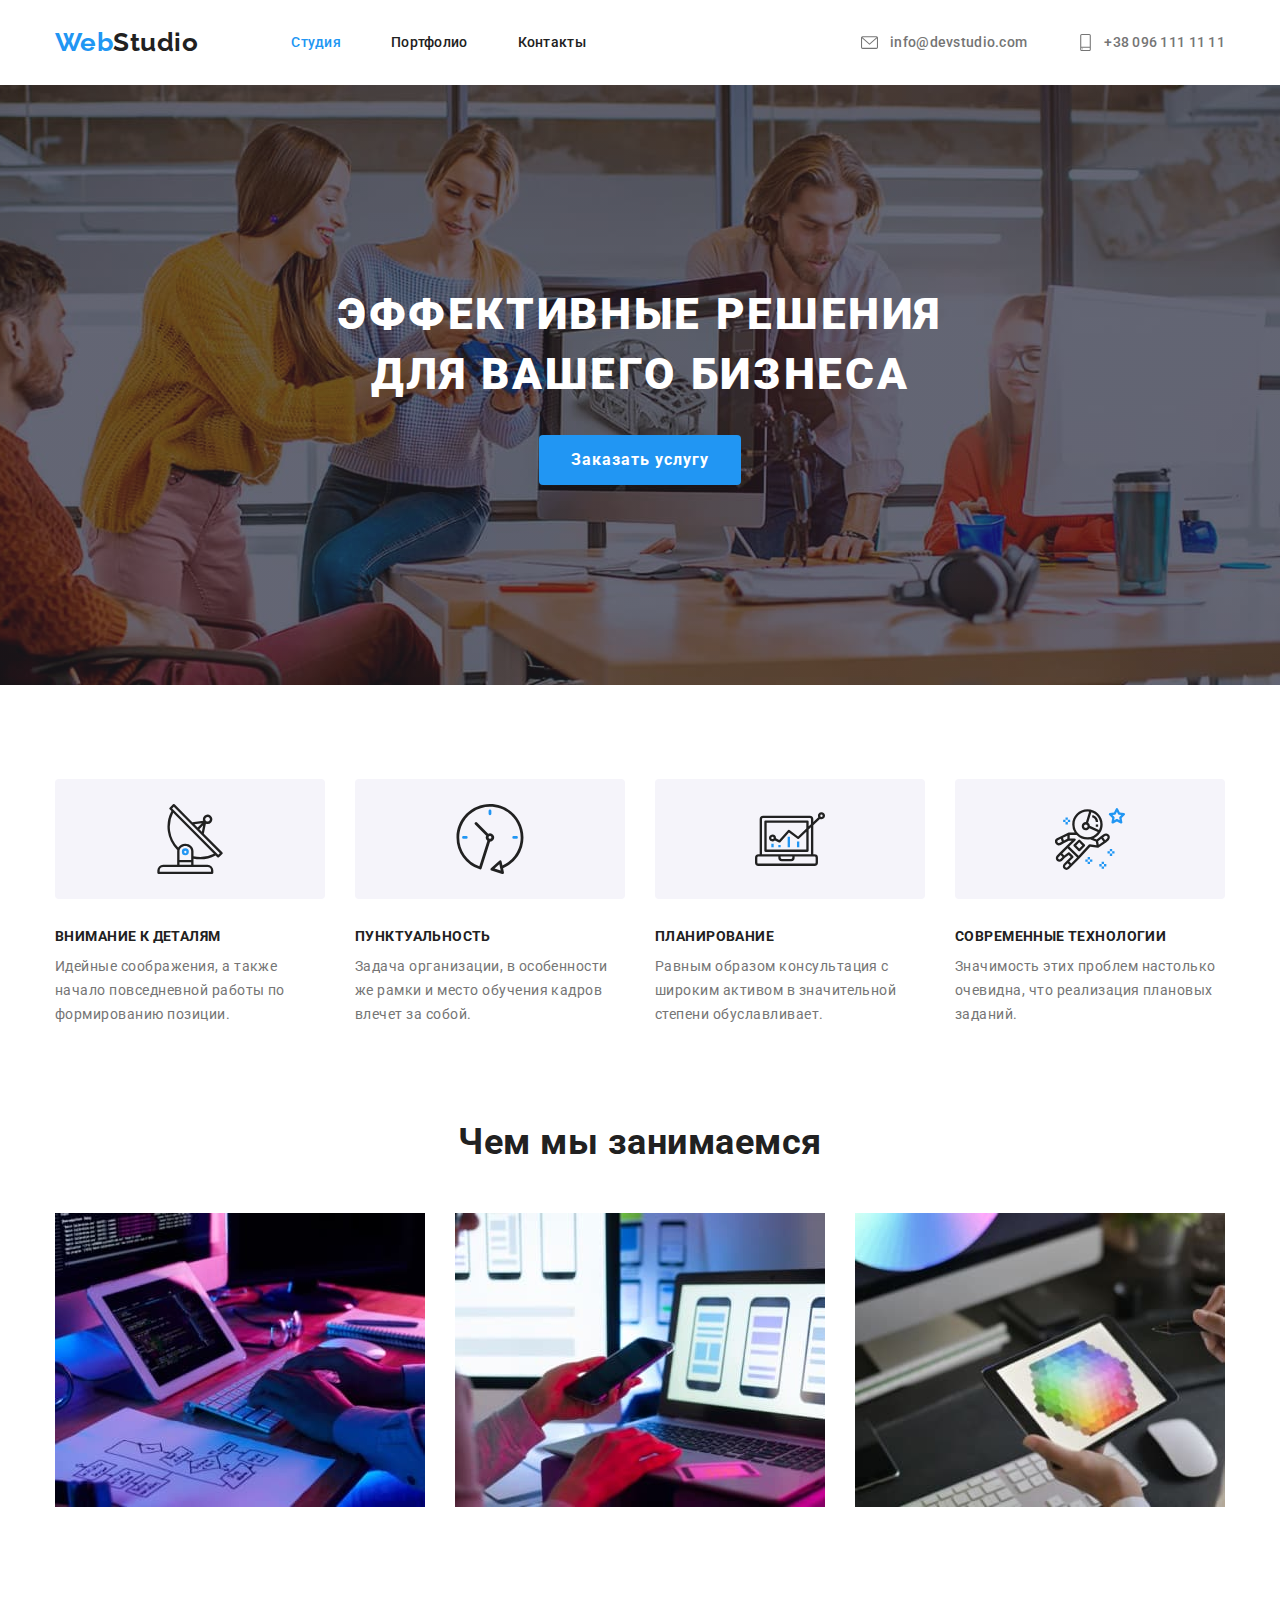
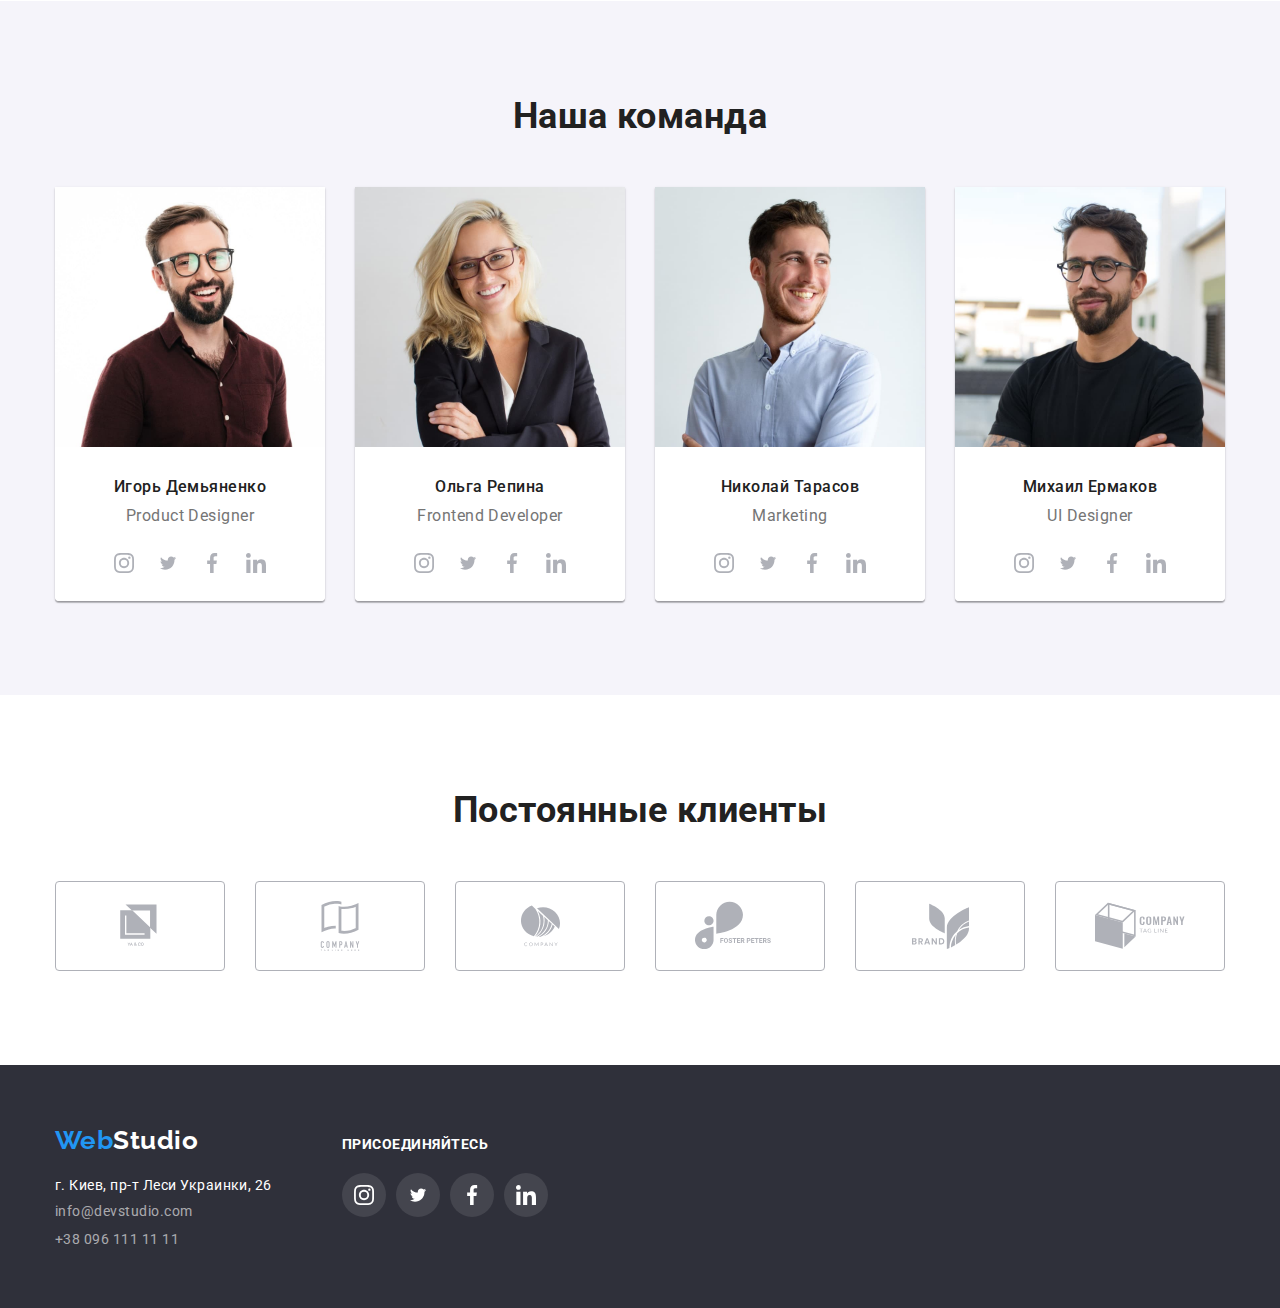
==== index.html @ 219da126 "переность файли з goit-markup-hw-04" ====
<!DOCTYPE html>
<html lang="ru-UA">
  <head>
    <meta charset="UTF-8" />
    <meta name="viewport" content="width=device-width, initial-scale=1.0" />
    <title>Document</title>
    <link
      href="https://fonts.googleapis.com/css2?family=Oleo+Script&family=Raleway:wght@700&family=Roboto:wght@400;500;700;900&display=swap"
      rel="stylesheet"
    />
    <link
      rel="stylesheet"
      href="https://cdnjs.cloudflare.com/ajax/libs/modern-normalize/1.0.0/modern-normalize.min.css"
    />
    <link rel="stylesheet" href="./css/common.css" />
    <link rel="stylesheet" href="./css/main.css" />
  </head>
  <body>
    <!-- Шапка сайта -->
    <header class="page-header">
      <div class="head-box container">
        <a href="./index.html" class="logo"
          >Web<span class="accent">Studio</span>
        </a>
        <nav class="site-nav">
          <ul class="nav-list list">
            <li class="item">
              <a href="./index.html" class="link current">Студия</a>
            </li>
            <li class="item">
              <a href="./portfolio.html" class="link">Портфолио</a>
            </li>
            <li class="item"><a href="/" class="link">Контакты</a></li>
          </ul>
        </nav>
        <ul class="header-contacts list">
          <li class="item">
            <a href="mailto:info@devstudio.com" class="mail link">
              <svg class="icon" width="21" height="17">
                <use
                  href="./pictures/icons/icomoon/sprite.svg#icon-envelope"
                ></use>
              </svg>
              info@devstudio.com
            </a>
          </li>
          <li class="item">
            <a href="tel:+380961111111" class="tel link">
              <svg class="icon" width="17" height="21">
                <use href="./pictures/icons/icomoon/sprite.svg#icon-tel"></use>
              </svg>
              +38 096 111 11 11</a
            >
          </li>
        </ul>
      </div>
    </header>
    <main>
      <!-- Герой -->
      <section class="hero">
        <h1 class="hero-title">
          Эффективные решения<br />
          для вашего бизнеса
        </h1>
        <a href="/" class="button">Заказать услугу</a>
      </section>
      <!-- Преймущества -->
      <section class="features section">
        <div class="features-container container">
          <h2 class="section-title visually-hidden">Преймущества</h2>

          <ul class="features-list list">
            <li class="icon-attention item">
              <div class="thumb">
                <svg class="icon" width="70" height="70">
                  <use
                    href="./pictures/icons/icomoon/sprite.svg#icon-group-1"
                  ></use>
                </svg>
              </div>
              <h3 class="list-title">Внимание к деталям</h3>
              <p class="text">
                Идейные соображения, а также начало повседневной работы по
                формированию позиции.
              </p>
            </li>

            <li class="icon-punctuality item">
              <div class="thumb">
                <svg class="icon" width="70" height="70">
                  <use
                    href="./pictures/icons/icomoon/sprite.svg#icon-group-2"
                  ></use>
                </svg>
              </div>
              <h3 class="list-title">Пунктуальность</h3>
              <p class="text">
                Задача организации, в особенности же рамки и место обучения
                кадров влечет за собой.
              </p>
            </li>

            <li class="icon-planning item">
              <div class="thumb">
                <svg class="icon" width="70" height="70">
                  <use
                    href="./pictures/icons/icomoon/sprite.svg#icon-group-3"
                  ></use>
                </svg>
              </div>
              <h3 class="list-title">Планирование</h3>
              <p class="text">
                Равным образом консультация с широким активом в значительной
                степени обуславливает.
              </p>
            </li>

            <li class="icon-tech item">
              <div class="thumb">
                <svg class="icon" width="70" height="70">
                  <use
                    href="./pictures/icons/icomoon/sprite.svg#icon-group-4"
                  ></use>
                </svg>
              </div>
              <h3 class="list-title">Современные технологии</h3>
              <p class="text">
                Значимость этих проблем настолько очевидна, что реализация
                плановых заданий.
              </p>
            </li>
          </ul>
        </div>
      </section>
      <!-- Деятельность -->
      <section class="section">
        <div class="container">
          <h2 class="section-title">Чем мы занимаемся</h2>
          <ul class="activity-list list">
            <li class="item">
              <img
                src="./pictures/img/programer.jpg"
                alt="Программист за роботой"
                width="370"
              />
            </li>
            <li class="item">
              <img
                src="./pictures/img/designer.jpg"
                alt="Веб-дизайнер за роботой над мобильным приложением"
                width="370"
              />
            </li>
            <li class="item">
              <img
                src="./pictures/img/creative-artist.jpg"
                alt="Креативный веб-дизайнер работает с приложением для подбора цветов"
                width="370"
              />
            </li>
          </ul>
        </div>
      </section>
      <!-- Персонал -->
      <section class="stuff section">
        <div class="container">
          <h2 class="section-title">Наша команда</h2>

          <ul class="team list">
            <li class="item">
              <img
                src="./pictures/img/demyadenko.jpg"
                alt="Парень в очках и коричневой рубаше"
                width="270"
              />
              <div class="info">
                <h3 class="title">Игорь Демьяненко</h3>
                <p class="text">Product Designer</p>

                <ul class="networks list">
                  <li class="item">
                    <a
                      class="link"
                      target="_blank"
                      rel="noopener noreferer"
                      aria-label="Инстаграм"
                      href="#"
                    >
                      <svg class="icon insta" width="20" height="20">
                        <use
                          href="./pictures/icons/icomoon/sprite.svg#icon-footer-insta"
                        ></use>
                      </svg>
                    </a>
                  </li>
                  <li class="item">
                    <a
                      class="link"
                      target="_blank"
                      rel="noopener noreferer"
                      aria-label="Твиттер"
                      href="#"
                    >
                      <svg class="icon twitter" width="20" height="16.25">
                        <use
                          href="./pictures/icons/icomoon/sprite.svg#icon-footer-twitter"
                        ></use>
                      </svg>
                    </a>
                  </li>
                  <li class="item">
                    <a
                      class="link"
                      target="_blank"
                      rel="noopener noreferer"
                      aria-label="Фейсбук"
                      href="#"
                    >
                      <svg class="icon fb" width="20" height="20">
                        <use
                          href="./pictures/icons/icomoon/sprite.svg#icon-footer-fb"
                        ></use>
                      </svg>
                    </a>
                  </li>
                  <li class="item">
                    <a
                      class="link"
                      target="_blank"
                      rel="noopener noreferer"
                      aria-label="Линкэдин"
                      href="#"
                    >
                      <svg class="icon in" width="20" height="20">
                        <use
                          href="./pictures/icons/icomoon/sprite.svg#icon-footer-in"
                        ></use>
                      </svg>
                    </a>
                  </li>
                </ul>
              </div>
            </li>

            <li class="item">
              <img
                src="./pictures/img/repina.jpg"
                alt="Светловолосая девушка в очках"
                width="270"
              />

              <div class="info">
                <h3 class="title">Ольга Репина</h3>
                <p class="text">Frontend Developer</p>

                <ul class="networks list">
                  <li class="item">
                    <a
                      class="link"
                      target="_blank"
                      rel="noopener noreferer"
                      aria-label="Инстаграм"
                      href="#"
                    >
                      <svg class="icon insta" width="20" height="20">
                        <use
                          href="./pictures/icons/icomoon/sprite.svg#icon-footer-insta"
                        ></use>
                      </svg>
                    </a>
                  </li>
                  <li class="item">
                    <a
                      class="link"
                      target="_blank"
                      rel="noopener noreferer"
                      aria-label="Твиттер"
                      href="#"
                    >
                      <svg class="icon twitter" width="20" height="16.25">
                        <use
                          href="./pictures/icons/icomoon/sprite.svg#icon-footer-twitter"
                        ></use>
                      </svg>
                    </a>
                  </li>
                  <li class="item">
                    <a
                      class="link"
                      target="_blank"
                      rel="noopener noreferer"
                      aria-label="Фейсбук"
                      href="#"
                    >
                      <svg class="icon fb" width="20" height="20">
                        <use
                          href="./pictures/icons/icomoon/sprite.svg#icon-footer-fb"
                        ></use>
                      </svg>
                    </a>
                  </li>
                  <li class="item">
                    <a
                      class="link"
                      target="_blank"
                      rel="noopener noreferer"
                      aria-label="Линкэдин"
                      href="#"
                    >
                      <svg class="icon in" width="20" height="20">
                        <use
                          href="./pictures/icons/icomoon/sprite.svg#icon-footer-in"
                        ></use>
                      </svg>
                    </a>
                  </li>
                </ul>
              </div>
            </li>

            <li class="item">
              <img
                src="./pictures/img/tarasov.jpg"
                alt="Парень в голубой рубашке"
                width="270"
              />
              <div class="info">
                <h3 class="title">Николай Тарасов</h3>
                <p class="text">Marketing</p>

                <ul class="networks list">
                  <li class="item">
                    <a
                      class="link"
                      target="_blank"
                      rel="noopener noreferer"
                      aria-label="Инстаграм"
                      href="#"
                    >
                      <svg class="icon insta" width="20" height="20">
                        <use
                          href="./pictures/icons/icomoon/sprite.svg#icon-footer-insta"
                        ></use>
                      </svg>
                    </a>
                  </li>
                  <li class="item">
                    <a
                      class="link"
                      target="_blank"
                      rel="noopener noreferer"
                      aria-label="Твиттер"
                      href="#"
                    >
                      <svg class="icon twitter" width="20" height="16.25">
                        <use
                          href="./pictures/icons/icomoon/sprite.svg#icon-footer-twitter"
                        ></use>
                      </svg>
                    </a>
                  </li>
                  <li class="item">
                    <a
                      class="link"
                      target="_blank"
                      rel="noopener noreferer"
                      aria-label="Фейсбук"
                      href="#"
                    >
                      <svg class="icon fb" width="20" height="20">
                        <use
                          href="./pictures/icons/icomoon/sprite.svg#icon-footer-fb"
                        ></use>
                      </svg>
                    </a>
                  </li>
                  <li class="item">
                    <a
                      class="link"
                      target="_blank"
                      rel="noopener noreferer"
                      aria-label="Линкэдин"
                      href="#"
                    >
                      <svg class="icon in" width="20" height="20">
                        <use
                          href="./pictures/icons/icomoon/sprite.svg#icon-footer-in"
                        ></use>
                      </svg>
                    </a>
                  </li>
                </ul>
              </div>
            </li>

            <li class="item">
              <img
                src="./pictures/img/yermakov.jpg"
                alt="Парень с бородой и в очках"
                width="270"
              />

              <div class="info">
                <h3 class="title">Михаил Ермаков</h3>
                <p class="text">UI Designer</p>

                <ul class="networks list">
                  <li class="item">
                    <a
                      class="link"
                      target="_blank"
                      rel="noopener noreferer"
                      aria-label="Инстаграм"
                      href="#"
                    >
                      <svg class="icon insta" width="20" height="20">
                        <use
                          href="./pictures/icons/icomoon/sprite.svg#icon-footer-insta"
                        ></use>
                      </svg>
                    </a>
                  </li>
                  <li class="item">
                    <a
                      class="link"
                      target="_blank"
                      rel="noopener noreferer"
                      aria-label="Твиттер"
                      href="#"
                    >
                      <svg class="icon twitter" width="20" height="16.25">
                        <use
                          href="./pictures/icons/icomoon/sprite.svg#icon-footer-twitter"
                        ></use>
                      </svg>
                    </a>
                  </li>
                  <li class="item">
                    <a
                      class="link"
                      target="_blank"
                      rel="noopener noreferer"
                      aria-label="Фейсбук"
                      href="#"
                    >
                      <svg class="icon fb" width="20" height="20">
                        <use
                          href="./pictures/icons/icomoon/sprite.svg#icon-footer-fb"
                        ></use>
                      </svg>
                    </a>
                  </li>
                  <li class="item">
                    <a
                      class="link"
                      target="_blank"
                      rel="noopener noreferer"
                      aria-label="Линкэдин"
                      href="#"
                    >
                      <svg class="icon in" width="20" height="20">
                        <use
                          href="./pictures/icons/icomoon/sprite.svg#icon-footer-in"
                        ></use>
                      </svg>
                    </a>
                  </li>
                </ul>
              </div>
            </li>
          </ul>
        </div>
      </section>
      <!-- Клиенты -->
      <section class="section">
        <div class="container">
          <h2 class="section-title">Постоянные клиенты</h2>

          <ul class="clients-list list">
            <li class="item">
              <div class="clients-box">
                <a
                  class="link"
                  target="_blank"
                  rel="noopener noreferer"
                  href="#"
                >
                  <svg class="icon" width="44.27" height="49.23">
                    <use
                      href="./pictures/icons/icomoon/sprite.svg#icon-company-1"
                    ></use>
                  </svg>
                </a>
              </div>
            </li>

            <li class="item">
              <div class="clients-box">
                <a
                  class="link"
                  target="_blank"
                  rel="noopener noreferer"
                  href="#"
                >
                  <svg class="icon" width="50" height="62">
                    <use
                      href="./pictures/icons/icomoon/sprite.svg#icon-company-2"
                    ></use>
                  </svg>
                </a>
              </div>
            </li>

            <li class="item">
              <div class="clients-box">
                <a
                  class="link"
                  target="_blank"
                  rel="noopener noreferer"
                  href="#"
                >
                  <svg class="icon" width="41" height="42.06">
                    <use
                      href="./pictures/icons/icomoon/sprite.svg#icon-company-3"
                    ></use>
                  </svg>
                </a>
              </div>
            </li>

            <li class="item">
              <div class="clients-box">
                <a
                  class="link"
                  target="_blank"
                  rel="noopener noreferer"
                  href="#"
                >
                  <svg class="icon" width="170" height="90">
                    <use
                      href="./pictures/icons/icomoon/sprite.svg#icon-company-4"
                    ></use>
                  </svg>
                </a>
              </div>
            </li>

            <li class="item">
              <div class="clients-box">
                <a
                  class="link"
                  target="_blank"
                  rel="noopener noreferer"
                  href="#"
                >
                  <svg class="icon" width="69" height="57">
                    <use
                      href="./pictures/icons/icomoon/sprite.svg#icon-company-5"
                    ></use>
                  </svg>
                </a>
              </div>
            </li>

            <li class="item">
              <div class="clients-box">
                <a
                  class="link"
                  target="_blank"
                  rel="noopener noreferer"
                  href="#"
                >
                  <svg class="icon" width="170" height="90">
                    <use
                      href="./pictures/icons/icomoon/sprite.svg#icon-company-6"
                    ></use>
                  </svg>
                </a>
              </div>
            </li>
          </ul>
        </div>
      </section>
    </main>
    <!-- Подвал -->
    <footer class="basement">
      <div class="footer-box container">
        <div class="contacts-box">
          <a href="./index.html" class="footer-logo"
            >Web<span class="accent">Studio</span></a
          >

          <address class="footer-contacts">
            <a
              href="https://goo.gl/maps/JCMvUqQt4Z2m48do7"
              target="_blank"
              rel="noopener noreferer"
              class="address"
              >г. Киев, пр-т Леси Украинки, 26</a
            >
            <ul class="site-contacts list">
              <li class="item">
                <a href="mailto:info@devstudio.com" class="link"
                  >info@devstudio.com</a
                >
                <br />
              </li>
              <li class="item">
                <a href="tel:+380961111111" class="link">+38 096 111 11 11</a>
              </li>
            </ul>
          </address>
        </div>

        <div>
          <b class="networks-title">присоединяйтесь</b>
          <ul class="footer-networks list">
            <li class="item">
              <a
                class="link"
                target="_blank"
                rel="noopener noreferer"
                aria-label="Инстаграм"
                href="#"
              >
                <svg class="icon insta" width="20" height="20">
                  <use
                    href="./pictures/icons/icomoon/sprite.svg#icon-footer-insta"
                  ></use>
                </svg>
              </a>
            </li>
            <li class="item">
              <a
                class="link"
                target="_blank"
                rel="noopener noreferer"
                aria-label="Твиттер"
                href="#"
              >
                <svg class="icon twitter" width="20" height="16.25">
                  <use
                    href="./pictures/icons/icomoon/sprite.svg#icon-footer-twitter"
                  ></use>
                </svg>
              </a>
            </li>
            <li class="item">
              <a
                class="link"
                target="_blank"
                rel="noopener noreferer"
                aria-label="Фейсбук"
                href="#"
              >
                <svg class="icon fb" width="20" height="20">
                  <use
                    href="./pictures/icons/icomoon/sprite.svg#icon-footer-fb"
                  ></use>
                </svg>
              </a>
            </li>
            <li class="item">
              <a
                class="link"
                target="_blank"
                rel="noopener noreferer"
                aria-label="Линкэдин"
                href="#"
              >
                <svg class="icon in" width="20" height="20">
                  <use
                    href="./pictures/icons/icomoon/sprite.svg#icon-footer-in"
                  ></use>
                </svg>
              </a>
            </li>
          </ul>
        </div>
      </div>
    </footer>
  </body>
</html>
---- css/common.css ----
:root {
  --primary-text-color: #757575;
  --title-text-color: #212121;
  --accent-color: #2196f3;
  --primary-white-color: #ffffff;
  --secondary-bg-color: #f5f4fa;
  --third-bg-color: #2f303a;
  --icon-color: #afb1b8;
}
/* Утиліти */
body {
  color: var(--primary-text-color);
  background-color: var(--primary-white-color);

  font-family: 'Roboto', sans-serif;
  letter-spacing: 0.03em;
}
.container {
  margin-left: auto;
  margin-right: auto;
  padding-left: 15px;
  padding-right: 15px;
  width: 1200px;
  /* outline: 2px solid tomato; */
}
.visually-hidden {
  position: absolute;
  width: 1px;
  height: 1px;
  margin: -1px;
  border: 0;
  padding: 0;

  white-space: nowrap;
  clip-path: inset(100%);
  clip: rect(0 0 0 0);
  overflow: hidden;
}

img {
  display: block;
  max-width: 100%;
  height: auto;
}
.list {
  margin: 0;
  padding: 0;
  list-style: none;
}
/* Section */
.section {
  padding-top: 94px;
  padding-bottom: 94px;

  /* background-color: green; */
}
.section.no-padding {
  padding-top: 0;
  padding-bottom: 0;
}
.section-title {
  margin-top: 0;
  margin-bottom: 50px;

  color: var(--title-text-color);

  font-size: 36px;
  line-height: 1.17;
  text-align: center;
}
/* Page header */

.head-box {
  display: flex;
  align-items: center;
}

.logo {
  color: var(--accent-color);

  text-decoration: none;
  font-family: 'Raleway', sans-serif;
  font-weight: 700;
  font-size: 26px;
  line-height: 1.19;
}
.logo span {
  color: var(--title-text-color);

  text-decoration: none;
  font-family: 'Raleway', sans-serif;
  font-weight: 700;
  font-size: 26px;
  line-height: 1.19;
}

/* Site nav */
.site-nav {
  margin-left: 93px;
}
.nav-list {
  display: flex;
}
.nav-list .item:not(:last-child) {
  margin-right: 50px;
}

.nav-list .link {
  padding-top: 32px;
  padding-bottom: 32px;

  color: var(--title-text-color);

  text-decoration: none;
  font-weight: 500;
  font-size: 14px;
  line-height: 1.14;
  letter-spacing: 0.02em;
}

.nav-list .link:hover,
.nav-list .link:focus {
  color: var(--accent-color);
}
.nav-list .link.current {
  color: var(--accent-color);
}
/* Контакти хедера*/

/* .header-contacts .mail::before {
  margin-right: 10px;
  content: '';
  background-image: url(../pictures/icons/envelope.svg);
  background-size: contain;
  width: 16px;
  height: 12px;
}
.header-contacts .tel::before {
  margin-right: 10px;
  content: '';
  background-image: url(../pictures/icons/tel.svg);
  background-size: contain;
  width: 10px;
  height: 16px;
} */

.header-contacts {
  display: flex;
  align-items: center;
  margin-left: auto;
}

.header-contacts .icon {
  margin-right: 10px;
  fill: currentColor;
}

.header-contacts .link {
  display: flex;
  align-items: center;
  padding-top: 32px;
  padding-bottom: 32px;

  color: var(--primary-text-color);

  text-decoration: none;
  font-style: normal;
  font-weight: 500;
  font-size: 14px;
  line-height: 1.14;
  letter-spacing: 0.02em;
}

.header-contacts .item + .item {
  margin-left: 50px;
}

.header-contacts .link:hover,
.header-contacts .link:focus {
  color: var(--accent-color);
}
/* Подвал */

.basement {
  padding-top: 60px;
  padding-bottom: 60px;
  background-color: var(--third-bg-color);
}

.footer-box {
  display: flex;
  align-items: baseline;
}

.contacts-box {
  margin-right: 70px;
}

.footer-logo {
  display: inline-block;
  margin-bottom: 20px;

  color: var(--accent-color);

  text-decoration: none;
  font-family: 'Raleway', sans-serif;
  font-weight: 700;
  font-size: 26px;
  line-height: 1.19;
}

.footer-logo span {
  color: var(--primary-white-color);

  text-decoration: none;
  font-family: 'Raleway', sans-serif;
  font-weight: 700;
  font-size: 26px;
  line-height: 1.19;
}
.footer-contacts .address {
  display: inline-block;
  margin-top: 0;
  margin-bottom: 9px;

  color: var(--primary-white-color);

  text-decoration: none;
  font-style: normal;
  font-size: 14px;
  line-height: 1.17;
}
.site-contacts .item:not(:last-child) {
  margin-bottom: 9px;
}

.footer-contacts .link {
  color: rgba(255, 255, 255, 0.6);

  text-decoration: none;
  font-style: normal;
  font-size: 14px;
  line-height: 1.17;
}

.site-contacts .link:hover,
.site-contacts .link:focus {
  color: var(--accent-color);
}

/* Соцмережі */

.networks-title {
  display: inline-block;
  margin-bottom: 20px;

  color: var(--primary-white-color);

  font-size: 14px;
  line-height: 1.14;
  text-transform: uppercase;
}

.footer-networks {
  display: flex;
}

.footer-networks .icon {
  fill: var(--primary-white-color);
}

.footer-networks .item:not(:last-child) {
  margin-right: 10px;
}

.footer-networks .link {
  display: inline-block;
  display: flex;
  align-items: center;
  justify-content: center;
  height: 44px;
  width: 44px;

  --networks-bg-color: rgba(255, 255, 255, 0.1);
  background-color: var(--networks-bg-color);

  border-radius: 50%;
}

.footer-networks .link:hover,
.footer-networks .link:focus {
  background-color: var(--accent-color);
}
---- css/main.css ----
/* колір основного текста #757575 */
/* вторинний колір текста #212121 */
/* білий колір #FFFFFF */
/* акцент #2196F3 */
/* колір контактів в підвалі rgba(255, 255, 255, 0.6) */
/* головний колір фона #ffffff */
/* вторинний колір фона #F5F4FA  */
/* третій колір фона #2F303A */

/* Site-hero */
.hero {
  margin-left: auto;
  margin-right: auto;
  padding-top: 200px;
  padding-bottom: 200px;
  text-align: center;

  background-image: linear-gradient(
      to right,
      rgba(47, 48, 58, 0.4),
      rgba(47, 48, 58, 0.4)
    ),
    url(../pictures/bg-img/bg-Img.jpg);

  background-color: var(--third-bg-color);
  background-position: center;

  max-width: 1600px;
  height: 600px;
  /* outline: 1px solid black; */
}

.hero-title {
  margin-top: 0;
  margin-bottom: 30px;

  color: var(--primary-white-color);

  font-weight: 900;
  font-size: 44px;
  line-height: 1.36;
  letter-spacing: 0.06em;
  text-transform: uppercase;
}

/* Button */
.button {
  display: inline-block;
  border-radius: 4px;
  padding: 10px 32px;
  min-width: 200px;

  color: var(--primary-white-color);
  background-color: var(--accent-color);

  text-decoration: none;
  font-weight: 700;
  font-size: 16px;
  line-height: 1.87;
  letter-spacing: 0.06em;
}

/* Преймущества  */

.features {
  padding-bottom: 0px;
}

.features-list {
  display: flex;
  justify-content: space-between;
}

.features-list .icon {
  display: block;
}

.features-list .item {
  width: calc((100% - 90px) / 4);
}

.features-list .thumb {
  display: flex;
  align-items: center;
  justify-content: center;
  margin-bottom: 30px;
  background-color: var(--secondary-bg-color);
  border-radius: 4px;
  width: 270px;
  height: 120px;
  /* outline: 1px solid red; */
}

.features-container .list-title {
  margin-top: 0;
  margin-bottom: 10px;

  color: var(--title-text-color);

  font-size: 14px;
  line-height: 1.14;
  letter-spacing: 0.03em;
  text-transform: uppercase;
}

.features-container .text {
  margin-top: 0;
  margin-bottom: 0;
  font-size: 14px;
  line-height: 1.71;
}

/* Деятельность */

.activity-list {
  display: flex;
  justify-content: space-between;
}

/* Персонал */

.stuff {
  background-color: var(--secondary-bg-color);
}

.team {
  display: flex;
  justify-content: space-between;
}

.team > .item {
  box-shadow: 0px 1px 3px rgba(0, 0, 0, 0.12), 0px 1px 1px rgba(0, 0, 0, 0.14),
    0px 2px 1px rgba(0, 0, 0, 0.2);
  border-radius: 0px 0px 4px 4px;
  overflow: hidden;
}

.team .title {
  margin-top: 0;
  margin-bottom: 10px;

  color: var(--title-text-color);

  font-weight: 500;
  font-size: 16px;
  line-height: 1.19;
  text-align: center;
}

.team .text {
  margin-top: 0;
  margin-bottom: 16px;

  font-size: 16px;
  line-height: 1.19;
  text-align: center;
}
.team .info {
  padding-top: 30px;
  padding-bottom: 16px;

  background: var(--primary-white-color);
}

.networks {
  display: flex;
  justify-content: center;
}

.networks .link {
  display: inline-block;
  display: flex;
  align-items: center;
  justify-content: center;

  color: var(--icon-color);

  height: 44px;
  width: 44px;
  border-radius: 50%;
}

.networks .icon {
  fill: currentColor;
}

.networks .link:hover,
.networks .link:hover {
  color: var(--primary-white-color);
  background-color: var(--accent-color);
}

/* Клиенты */

.clients-list {
  display: flex;
  justify-content: space-between;
}

.clients-list .clients-box {
  display: flex;
  justify-content: center;
  align-items: center;

  color: var(--icon-color);
  border: 1px solid var(--icon-color);
  border-radius: 4px;
  width: 170px;
  height: 90px;
  /* outline: 1px solid tomato; */
}

.clients-list .link {
  color: currentColor;
}

.clients-list .item {
  width: calc((100% - 150px) / 6);
}

.clients-list .icon {
  display: block;
  fill: currentColor;
}

.clients-list .clients-box:hover {
  color: var(--accent-color);
  border-color: var(--accent-color);
}
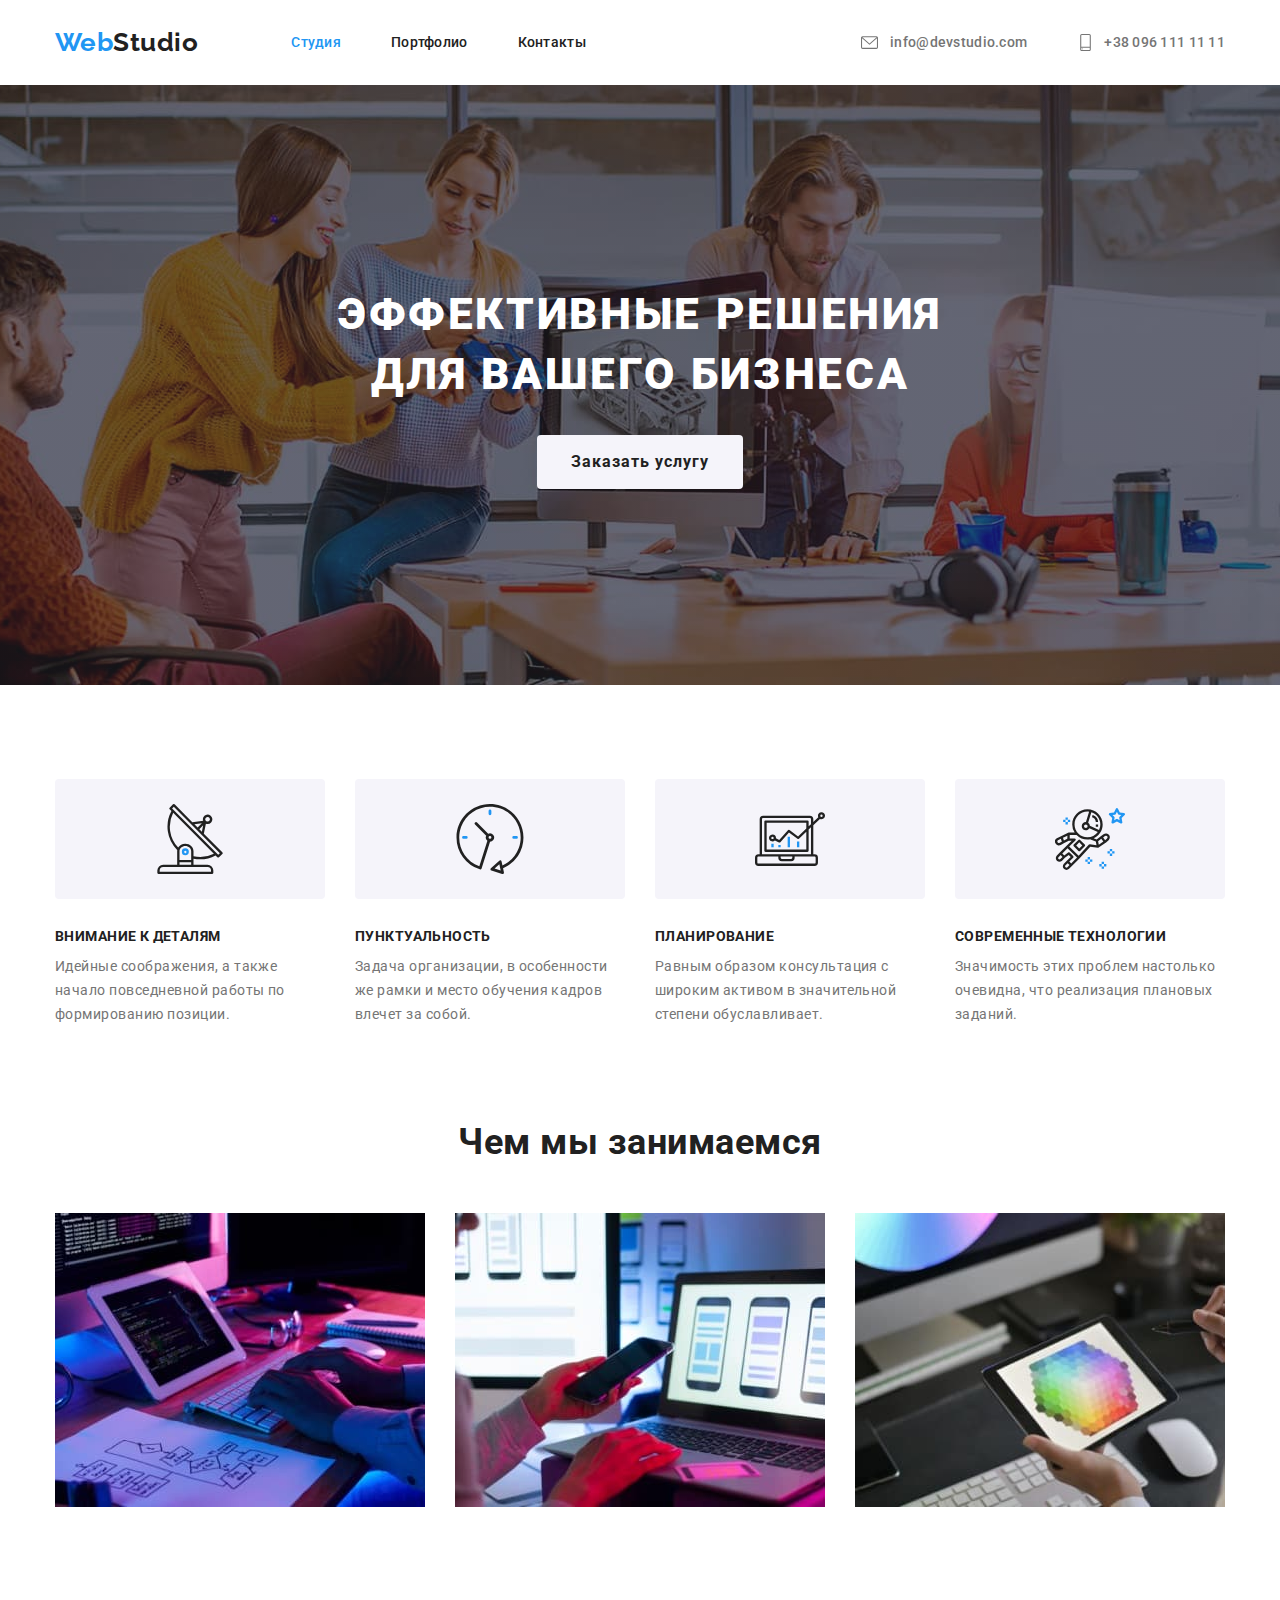
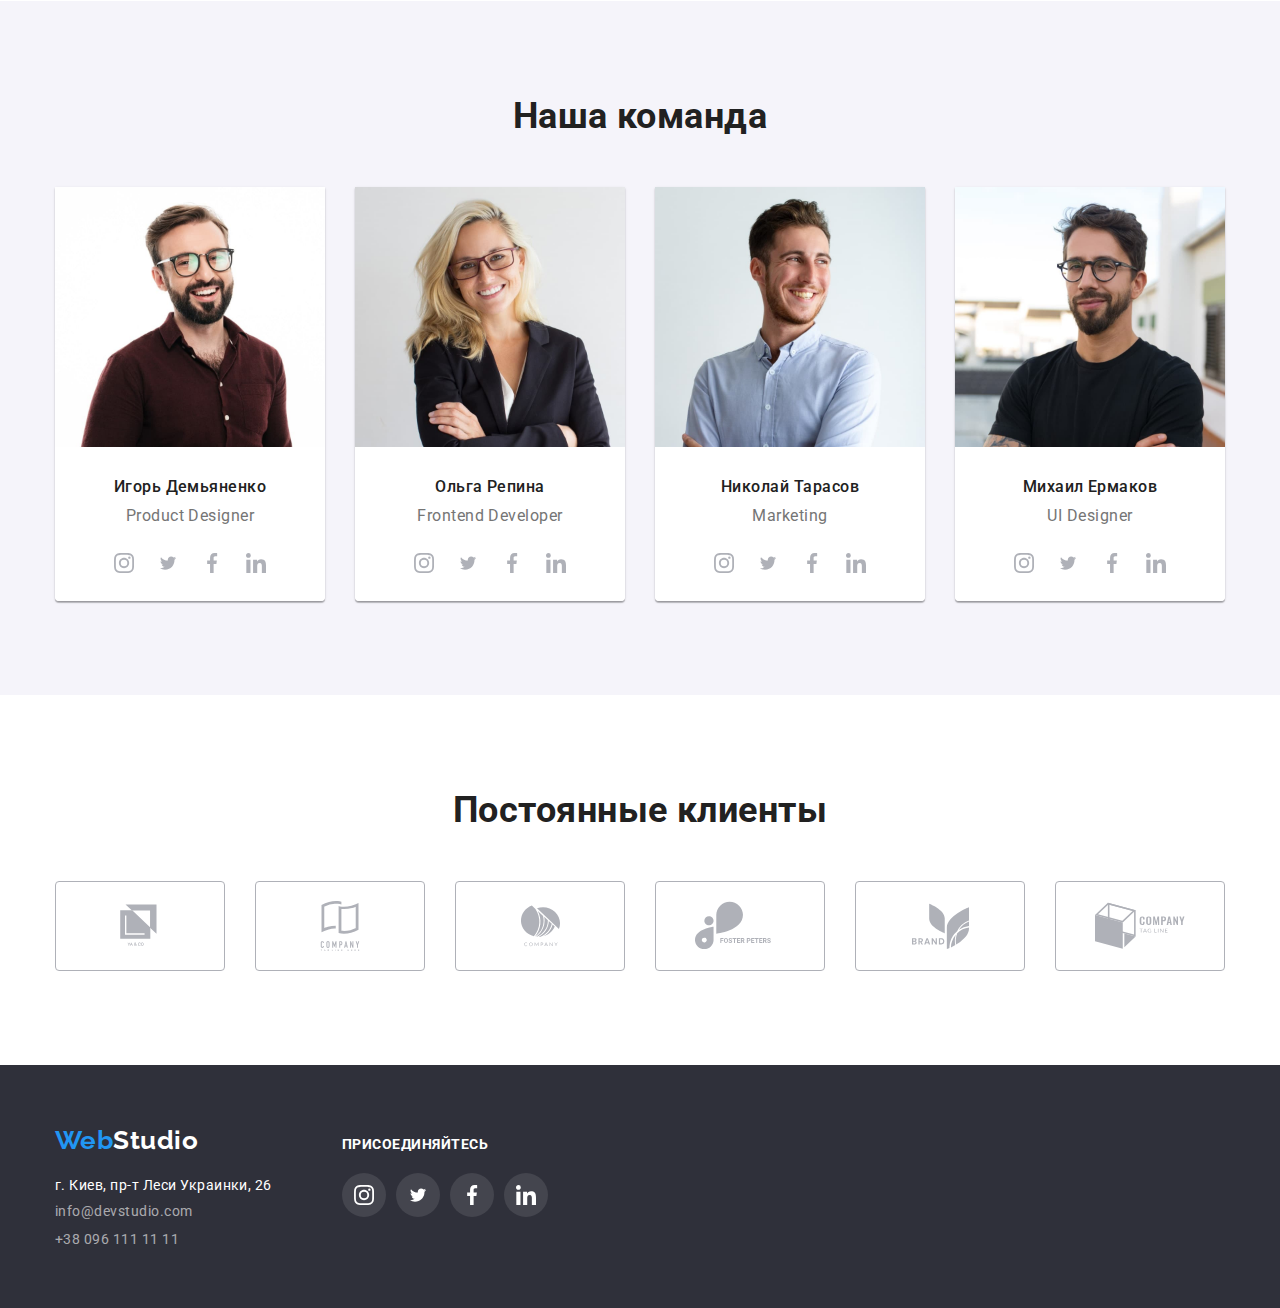
==== commit 8f593419: "підключає модальне вікно" ====
--- a/index.html
+++ b/index.html
@@ -62,7 +62,9 @@
           Эффективные решения<br />
           для вашего бизнеса
         </h1>
-        <a href="/" class="button">Заказать услугу</a>
+        <button data-modal-open type="button" class="button">
+          Заказать услугу
+        </button>
       </section>
       <!-- Преймущества -->
       <section class="features section">
@@ -679,5 +681,9 @@
         </div>
       </div>
     </footer>
+    <div data-modal class="backdrop is-hidden">
+      <div class="modal"><button data-modal-close></button></div>
+    </div>
+    <script src="./js/modal.js"></script>
   </body>
 </html>
--- a/css/common.css
+++ b/css/common.css
@@ -1,7 +1,7 @@
 :root {
   --primary-text-color: #757575;
   --title-text-color: #212121;
-  --accent-color: #2196f3;
+  --accent-color: rgb(33, 150, 243);
   --primary-white-color: #ffffff;
   --secondary-bg-color: #f5f4fa;
   --third-bg-color: #2f303a;
--- a/css/main.css
+++ b/css/main.css
@@ -50,8 +50,11 @@
   padding: 10px 32px;
   min-width: 200px;
 
-  color: var(--primary-white-color);
-  background-color: var(--accent-color);
+  color: var(--title-text-color);
+  background-color: var(--secondary-bg-color);
+
+  border-color: transparent;
+  font-family: inherit;
 
   text-decoration: none;
   font-weight: 700;
@@ -60,6 +63,14 @@
   letter-spacing: 0.06em;
 }
 
+.button:hover,
+.button:focus {
+  color: var(--primary-white-color);
+  background-color: var(--accent-color);
+  border-color: transparent;
+  cursor: pointer;
+}
+
 /* Преймущества  */
 
 .features {
@@ -227,3 +238,33 @@
   color: var(--accent-color);
   border-color: var(--accent-color);
 }
+
+/* бекдроп */
+.backdrop {
+  position: fixed;
+  top: 0;
+  left: 0;
+  width: 100%;
+  height: 100%;
+  background: rgba(0, 0, 0, 0.2);
+}
+
+.backdrop.is-hidden {
+  opacity: 0;
+  pointer-events: none;
+}
+
+.modal {
+  position: absolute;
+  top: 50%;
+  left: 50%;
+  transform: translate(-50%, -50%);
+
+  background: var(--primary-white-color);
+  box-shadow: 0px 1px 3px rgba(0, 0, 0, 0.12), 0px 1px 1px rgba(0, 0, 0, 0.14),
+    0px 2px 1px rgba(0, 0, 0, 0.2);
+  border-radius: 4px;
+
+  min-width: 528px;
+  min-height: 581px;
+}
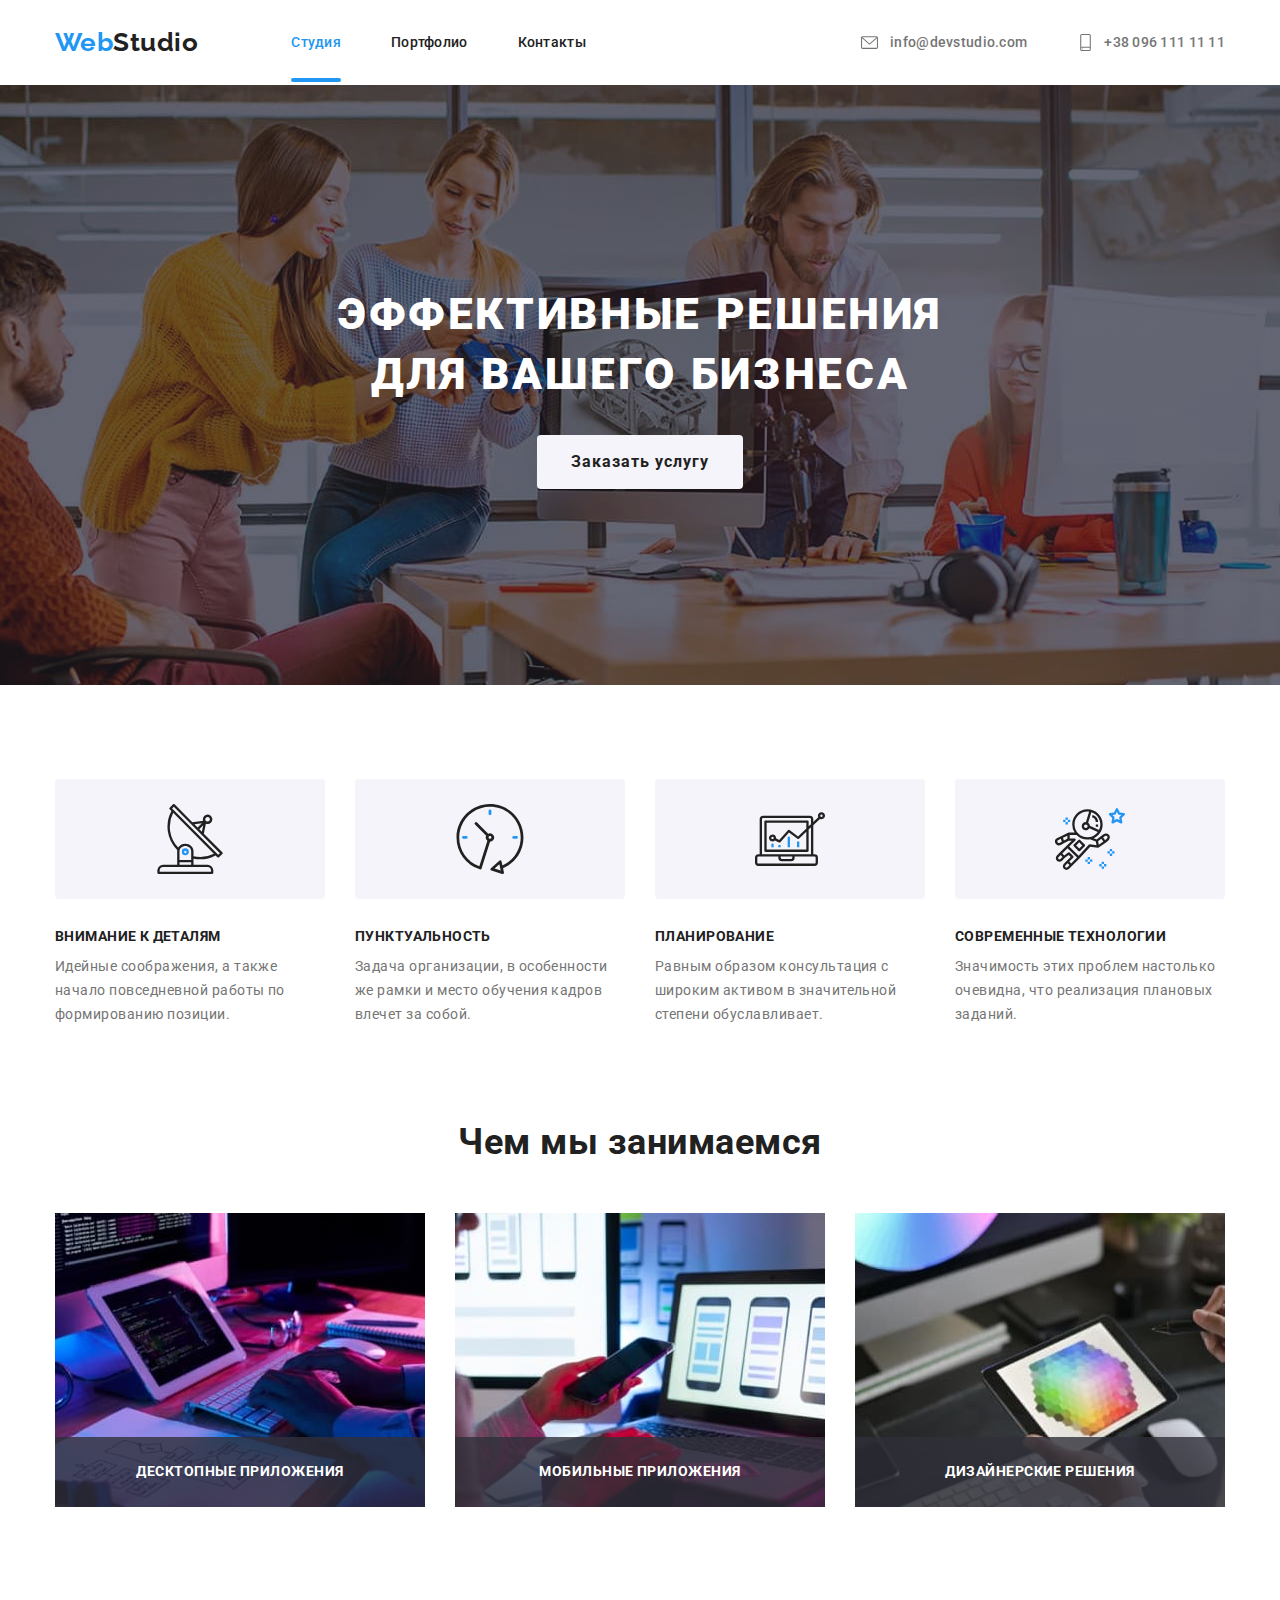
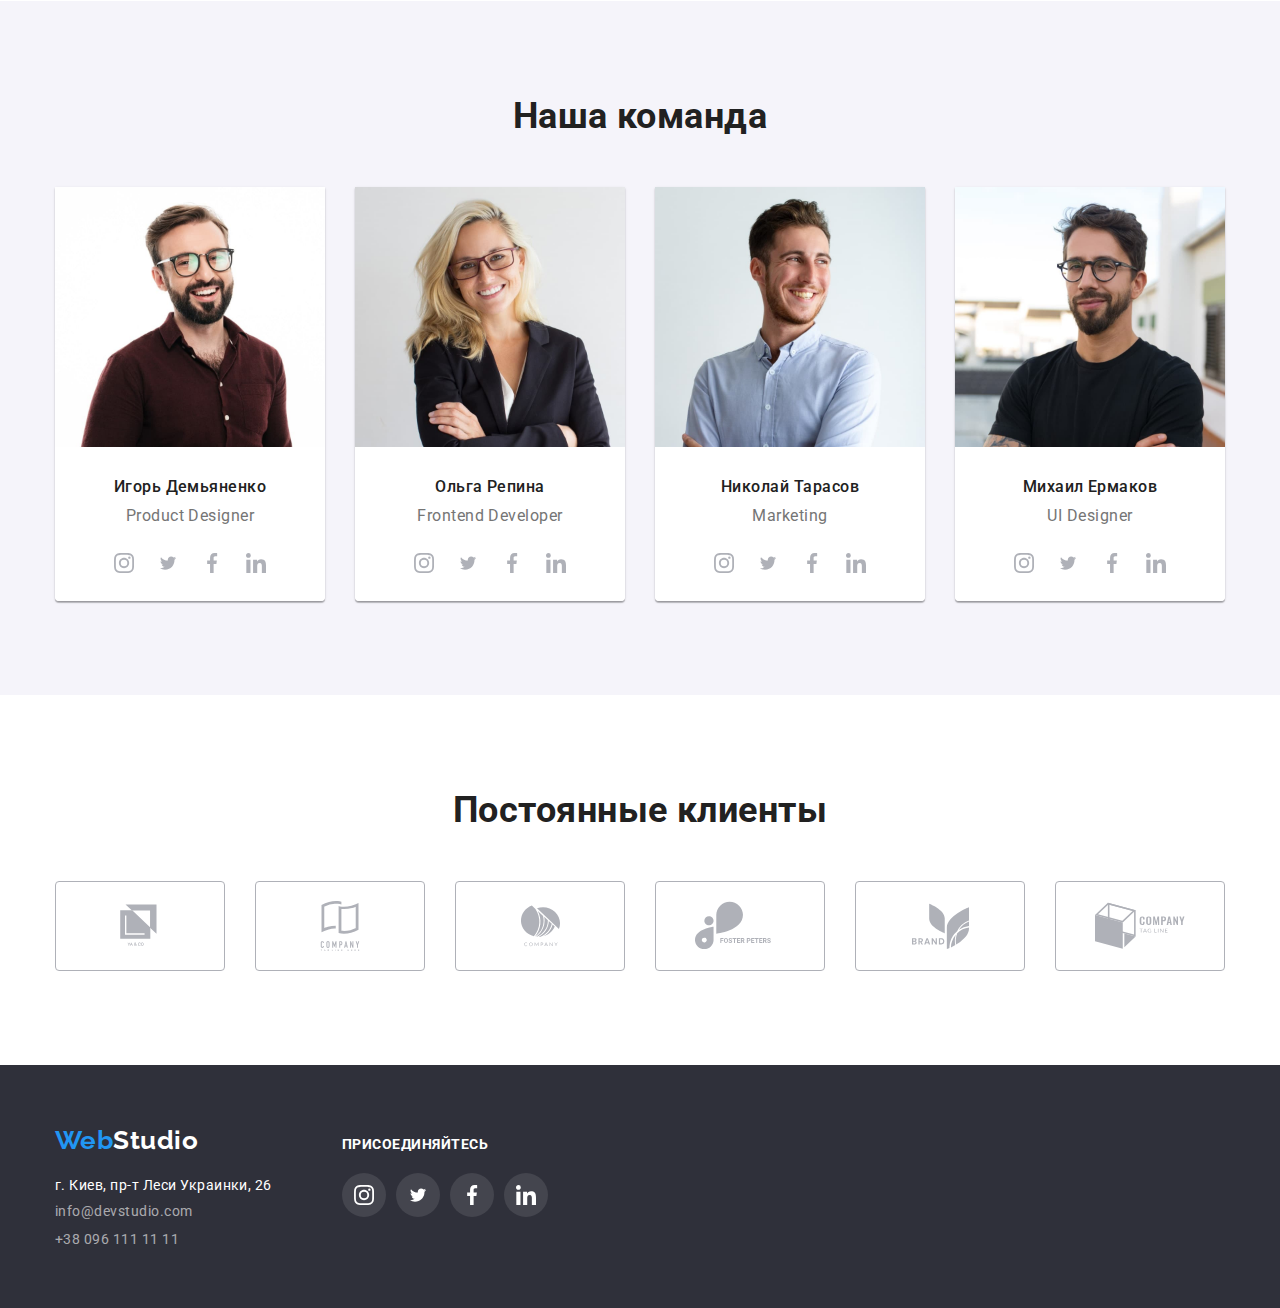
==== commit ccf6df26: "закінчує додавання анімацій і модального вікна" ====
--- a/index.html
+++ b/index.html
@@ -139,26 +139,35 @@
         <div class="container">
           <h2 class="section-title">Чем мы занимаемся</h2>
           <ul class="activity-list list">
-            <li class="item">
+            <li class="activity-thumb item">
               <img
                 src="./pictures/img/programer.jpg"
                 alt="Программист за роботой"
                 width="370"
               />
-            </li>
-            <li class="item">
+              <div class="activity-overlay">
+                <span class="activity-text">Десктопные приложения</span>
+              </div>
+            </li>
+            <li class="activity-thumb item">
               <img
                 src="./pictures/img/designer.jpg"
                 alt="Веб-дизайнер за роботой над мобильным приложением"
                 width="370"
               />
-            </li>
-            <li class="item">
+              <div class="activity-overlay">
+                <span class="activity-text">Мобильные приложения</span>
+              </div>
+            </li>
+            <li class="activity-thumb item">
               <img
                 src="./pictures/img/creative-artist.jpg"
                 alt="Креативный веб-дизайнер работает с приложением для подбора цветов"
                 width="370"
               />
+              <div class="activity-overlay">
+                <span class="activity-text">Дизайнерские решения</span>
+              </div>
             </li>
           </ul>
         </div>
@@ -682,7 +691,13 @@
       </div>
     </footer>
     <div data-modal class="backdrop is-hidden">
-      <div class="modal"><button data-modal-close></button></div>
+      <div class="modal">
+        <button class="modal-btn" width="30" height="30" data-modal-close>
+          <svg class="icon-close" width="11" height="11">
+            <use href="./pictures/icons/icomoon2/close.svg#icon-close"></use>
+          </svg>
+        </button>
+      </div>
     </div>
     <script src="./js/modal.js"></script>
   </body>
--- a/css/common.css
+++ b/css/common.css
@@ -1,11 +1,13 @@
 :root {
   --primary-text-color: #757575;
   --title-text-color: #212121;
-  --accent-color: rgb(33, 150, 243);
+  --accent-color: #2196f3;
   --primary-white-color: #ffffff;
   --secondary-bg-color: #f5f4fa;
   --third-bg-color: #2f303a;
   --icon-color: #afb1b8;
+
+  --timing-function: cubic-bezier(0.4, 0, 0.2, 1);
 }
 /* Утиліти */
 body {
@@ -101,11 +103,13 @@
 .nav-list {
   display: flex;
 }
+
 .nav-list .item:not(:last-child) {
   margin-right: 50px;
 }
 
 .nav-list .link {
+  position: relative;
   padding-top: 32px;
   padding-bottom: 32px;
 
@@ -116,6 +120,8 @@
   font-size: 14px;
   line-height: 1.14;
   letter-spacing: 0.02em;
+
+  transition: color 250ms var(--timing-function);
 }
 
 .nav-list .link:hover,
@@ -125,24 +131,21 @@
 .nav-list .link.current {
   color: var(--accent-color);
 }
+
+.link.current::after {
+  position: absolute;
+  bottom: 0;
+  content: '';
+  display: block;
+
+  background: var(--accent-color);
+  width: 100%;
+  height: 4px;
+  border-radius: 2px;
+
+  transition: opacity 250ms var(--timing-function);
+}
 /* Контакти хедера*/
-
-/* .header-contacts .mail::before {
-  margin-right: 10px;
-  content: '';
-  background-image: url(../pictures/icons/envelope.svg);
-  background-size: contain;
-  width: 16px;
-  height: 12px;
-}
-.header-contacts .tel::before {
-  margin-right: 10px;
-  content: '';
-  background-image: url(../pictures/icons/tel.svg);
-  background-size: contain;
-  width: 10px;
-  height: 16px;
-} */
 
 .header-contacts {
   display: flex;
@@ -169,6 +172,8 @@
   font-size: 14px;
   line-height: 1.14;
   letter-spacing: 0.02em;
+
+  transition: color 250ms var(--timing-function);
 }
 
 .header-contacts .item + .item {
@@ -241,6 +246,8 @@
   font-style: normal;
   font-size: 14px;
   line-height: 1.17;
+
+  transition: color 250ms var(--timing-function);
 }
 
 .site-contacts .link:hover,
@@ -285,6 +292,8 @@
   background-color: var(--networks-bg-color);
 
   border-radius: 50%;
+
+  transition: background-color 250ms var(--timing-function);
 }
 
 .footer-networks .link:hover,
--- a/css/main.css
+++ b/css/main.css
@@ -45,7 +45,7 @@
 
 /* Button */
 .button {
-  display: inline-block;
+  display: inline-flex;
   border-radius: 4px;
   padding: 10px 32px;
   min-width: 200px;
@@ -61,6 +61,9 @@
   font-size: 16px;
   line-height: 1.87;
   letter-spacing: 0.06em;
+
+  transition: color 250ms var(--timing-function),
+    background-color 250ms var(--timing-function);
 }
 
 .button:hover,
@@ -127,7 +130,31 @@
   display: flex;
   justify-content: space-between;
 }
-
+.activity-thumb {
+  position: relative;
+}
+
+.activity-overlay {
+  display: flex;
+  justify-content: center;
+  align-items: center;
+  bottom: 0;
+
+  position: absolute;
+  background: rgba(47, 48, 58, 0.8);
+
+  width: 370px;
+  height: 70px;
+}
+
+.activity-text {
+  font-weight: 700;
+  font-size: 14px;
+  line-height: 1.14;
+  text-transform: uppercase;
+
+  color: var(--primary-white-color);
+}
 /* Персонал */
 
 .stuff {
@@ -189,6 +216,9 @@
   height: 44px;
   width: 44px;
   border-radius: 50%;
+
+  transition: background-color 250ms var(--timing-function),
+    color 250ms var(--timing-function);
 }
 
 .networks .icon {
@@ -218,11 +248,14 @@
   border-radius: 4px;
   width: 170px;
   height: 90px;
+
+  transition: border-color 250ms var(--timing-function);
   /* outline: 1px solid tomato; */
 }
 
 .clients-list .link {
   color: currentColor;
+  transition: color 250ms var(--timing-function);
 }
 
 .clients-list .item {
@@ -239,7 +272,8 @@
   border-color: var(--accent-color);
 }
 
-/* бекдроп */
+/* Модельное окно */
+
 .backdrop {
   position: fixed;
   top: 0;
@@ -247,6 +281,8 @@
   width: 100%;
   height: 100%;
   background: rgba(0, 0, 0, 0.2);
+  opacity: 1;
+  transition: opacity 250ms var(--timing-function);
 }
 
 .backdrop.is-hidden {
@@ -258,7 +294,8 @@
   position: absolute;
   top: 50%;
   left: 50%;
-  transform: translate(-50%, -50%);
+  text-align: right;
+  padding: 8px;
 
   background: var(--primary-white-color);
   box-shadow: 0px 1px 3px rgba(0, 0, 0, 0.12), 0px 1px 1px rgba(0, 0, 0, 0.14),
@@ -267,4 +304,27 @@
 
   min-width: 528px;
   min-height: 581px;
-}
+
+  transform: scale(1) translate(-50%, -50%);
+  transition: transform 250ms var(--timing-function);
+}
+
+.backdrop.is-hidden .modal {
+  transform: scale(0.9) translate(-50%, -50%);
+}
+.modal-btn {
+  /* display: inline-block; */
+  padding: 5px 9px;
+  background: transparent;
+  border: 1px solid rgba(0, 0, 0, 0.1);
+  border-radius: 50%;
+  cursor: pointer;
+}
+.icon-close {
+  fill: currentColor;
+}
+.modal-btn:hover {
+  color: var(--primary-white-color);
+  background: var(--accent-color);
+  border-color: var(--primary-white-color);
+}
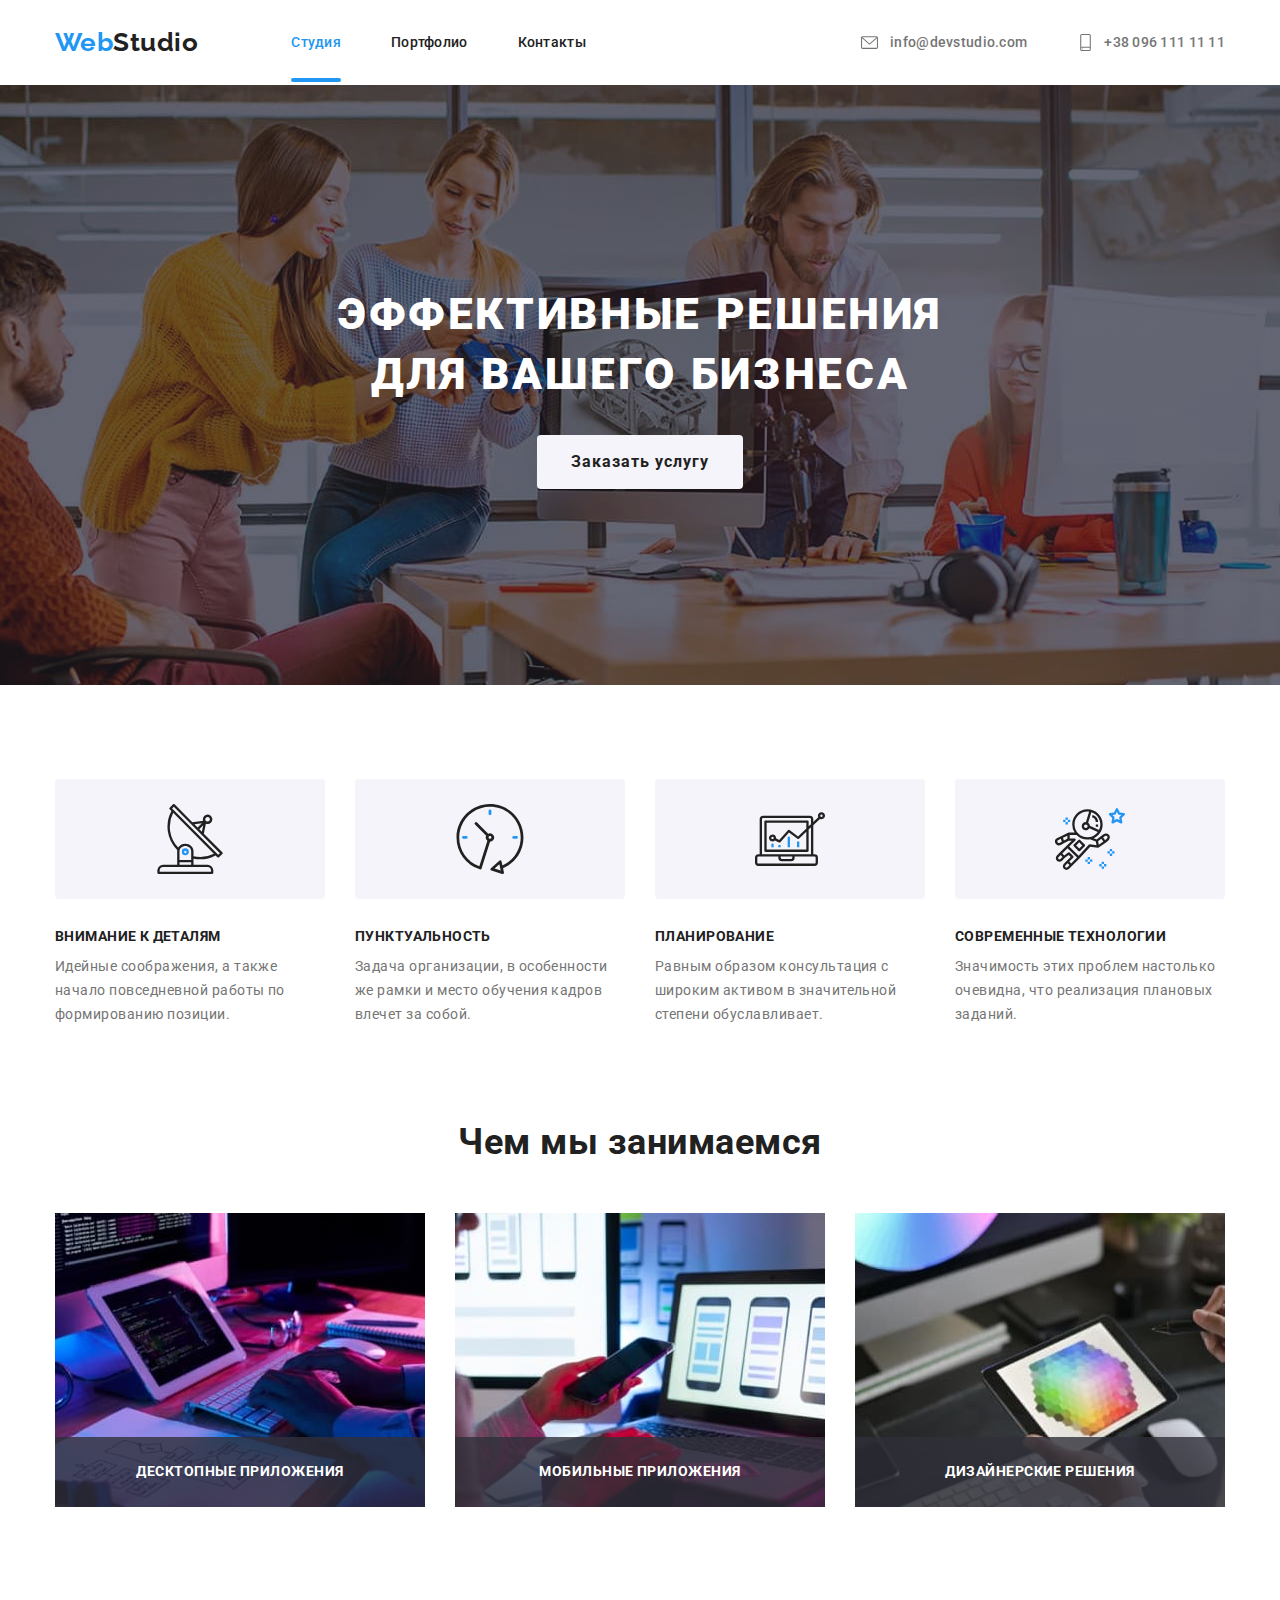
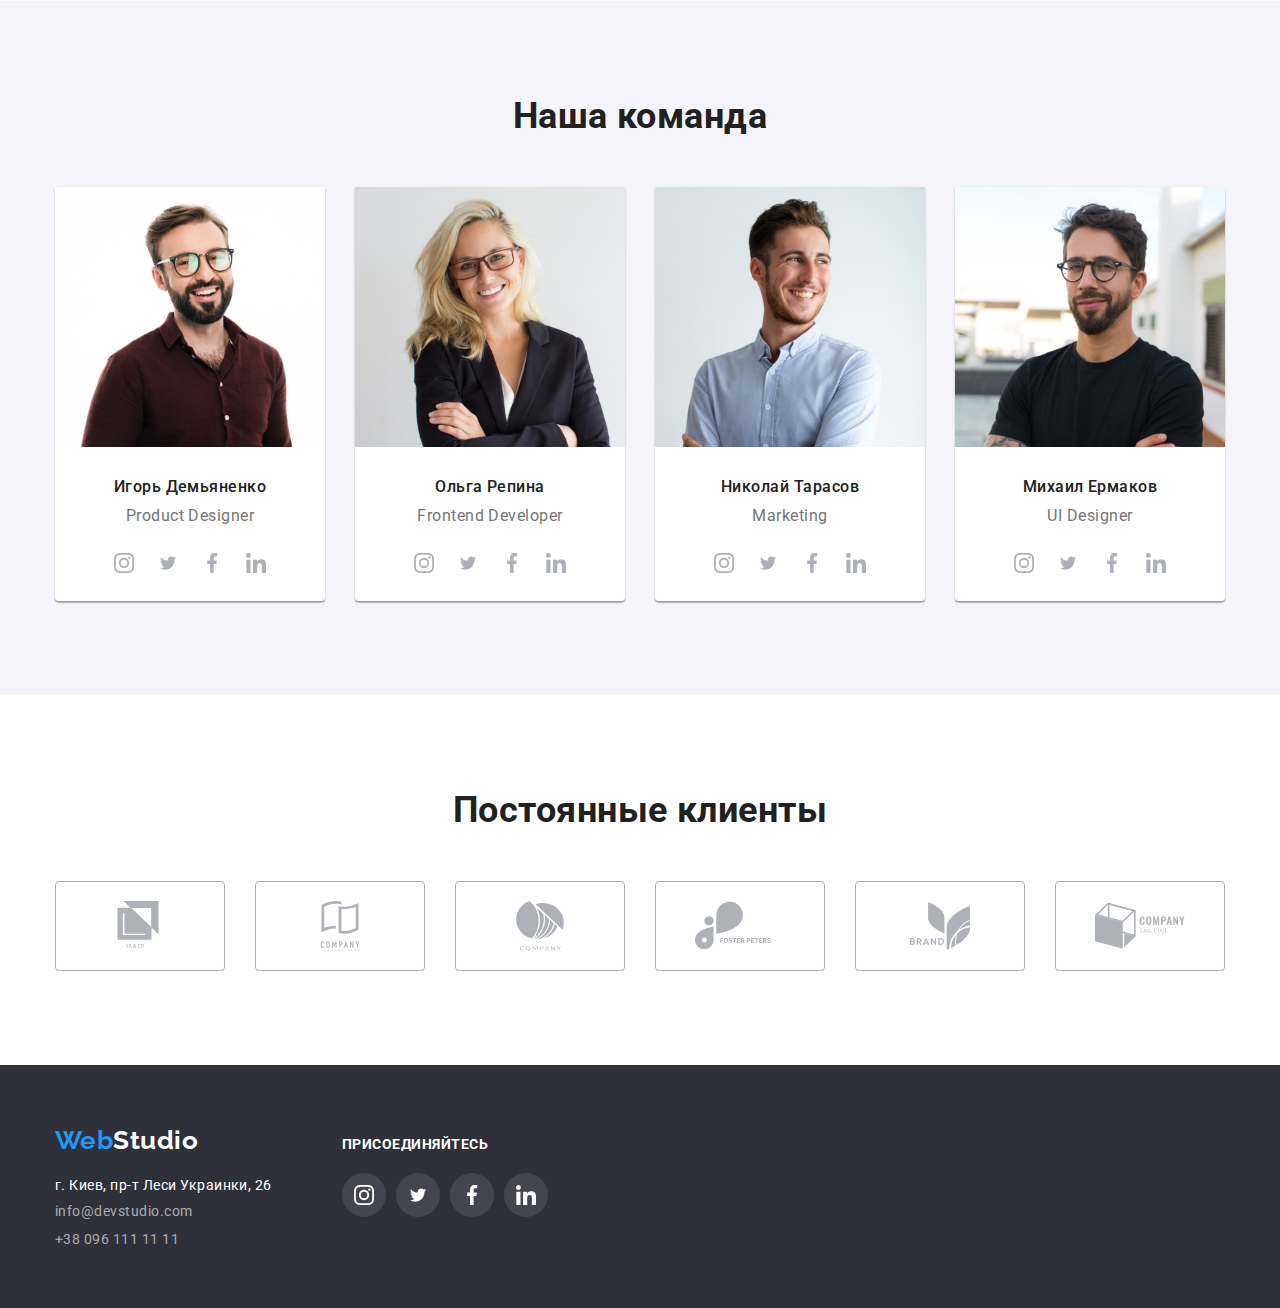
==== commit 986d6aca: "фіксить розміри свгшок" ====
--- a/index.html
+++ b/index.html
@@ -496,7 +496,7 @@
                   rel="noopener noreferer"
                   href="#"
                 >
-                  <svg class="icon" width="44.27" height="49.23">
+                  <svg class="icon fix-size-company" width="170" height="90">
                     <use
                       href="./pictures/icons/icomoon/sprite.svg#icon-company-1"
                     ></use>
@@ -513,7 +513,7 @@
                   rel="noopener noreferer"
                   href="#"
                 >
-                  <svg class="icon" width="50" height="62">
+                  <svg class="icon fix-size-company" width="170" height="90">
                     <use
                       href="./pictures/icons/icomoon/sprite.svg#icon-company-2"
                     ></use>
@@ -530,7 +530,7 @@
                   rel="noopener noreferer"
                   href="#"
                 >
-                  <svg class="icon" width="41" height="42.06">
+                  <svg class="icon fix-size-company" width="170" height="90">
                     <use
                       href="./pictures/icons/icomoon/sprite.svg#icon-company-3"
                     ></use>
@@ -564,7 +564,7 @@
                   rel="noopener noreferer"
                   href="#"
                 >
-                  <svg class="icon" width="69" height="57">
+                  <svg class="icon fix-size-company-5" width="170" height="90">
                     <use
                       href="./pictures/icons/icomoon/sprite.svg#icon-company-5"
                     ></use>
--- a/css/main.css
+++ b/css/main.css
@@ -251,6 +251,14 @@
 
   transition: border-color 250ms var(--timing-function);
   /* outline: 1px solid tomato; */
+}
+
+.fix-size-company {
+  padding: 20px;
+}
+
+.fix-size-company-5 {
+  padding: 15px;
 }
 
 .clients-list .link {
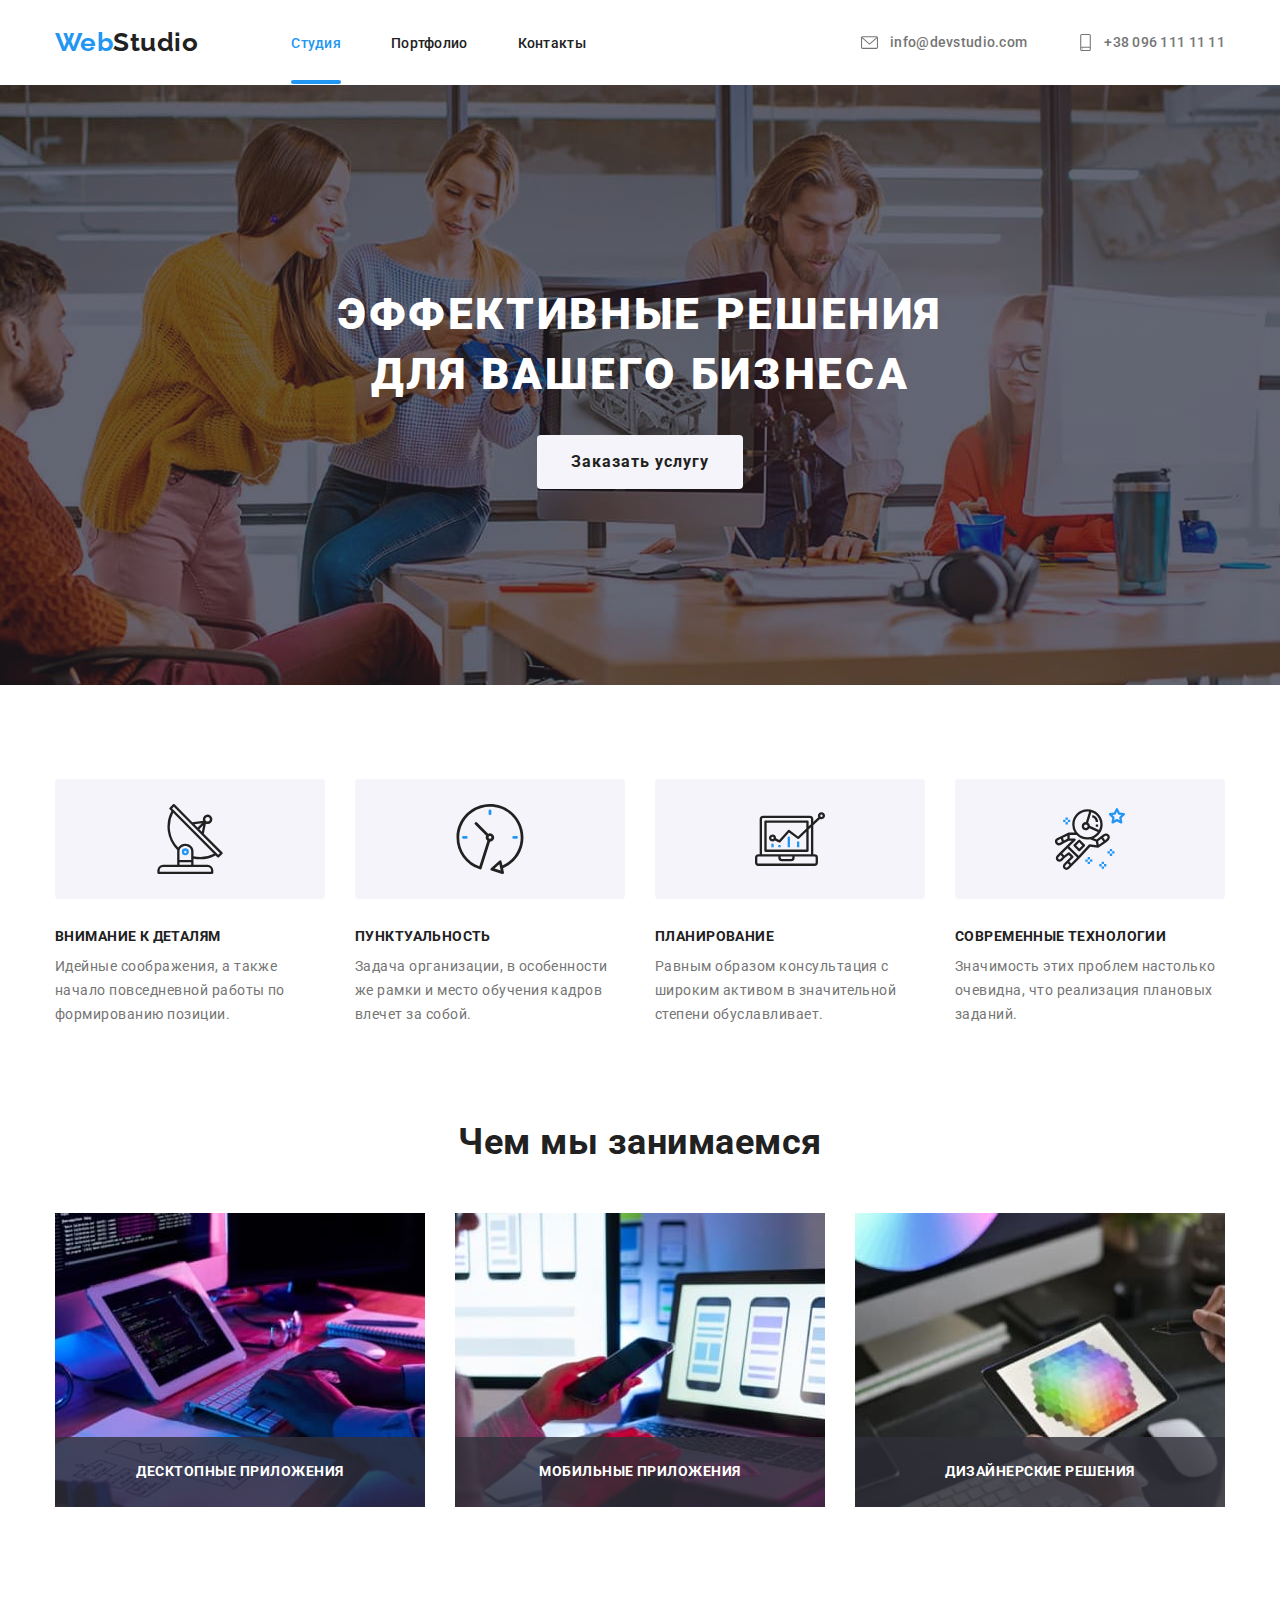
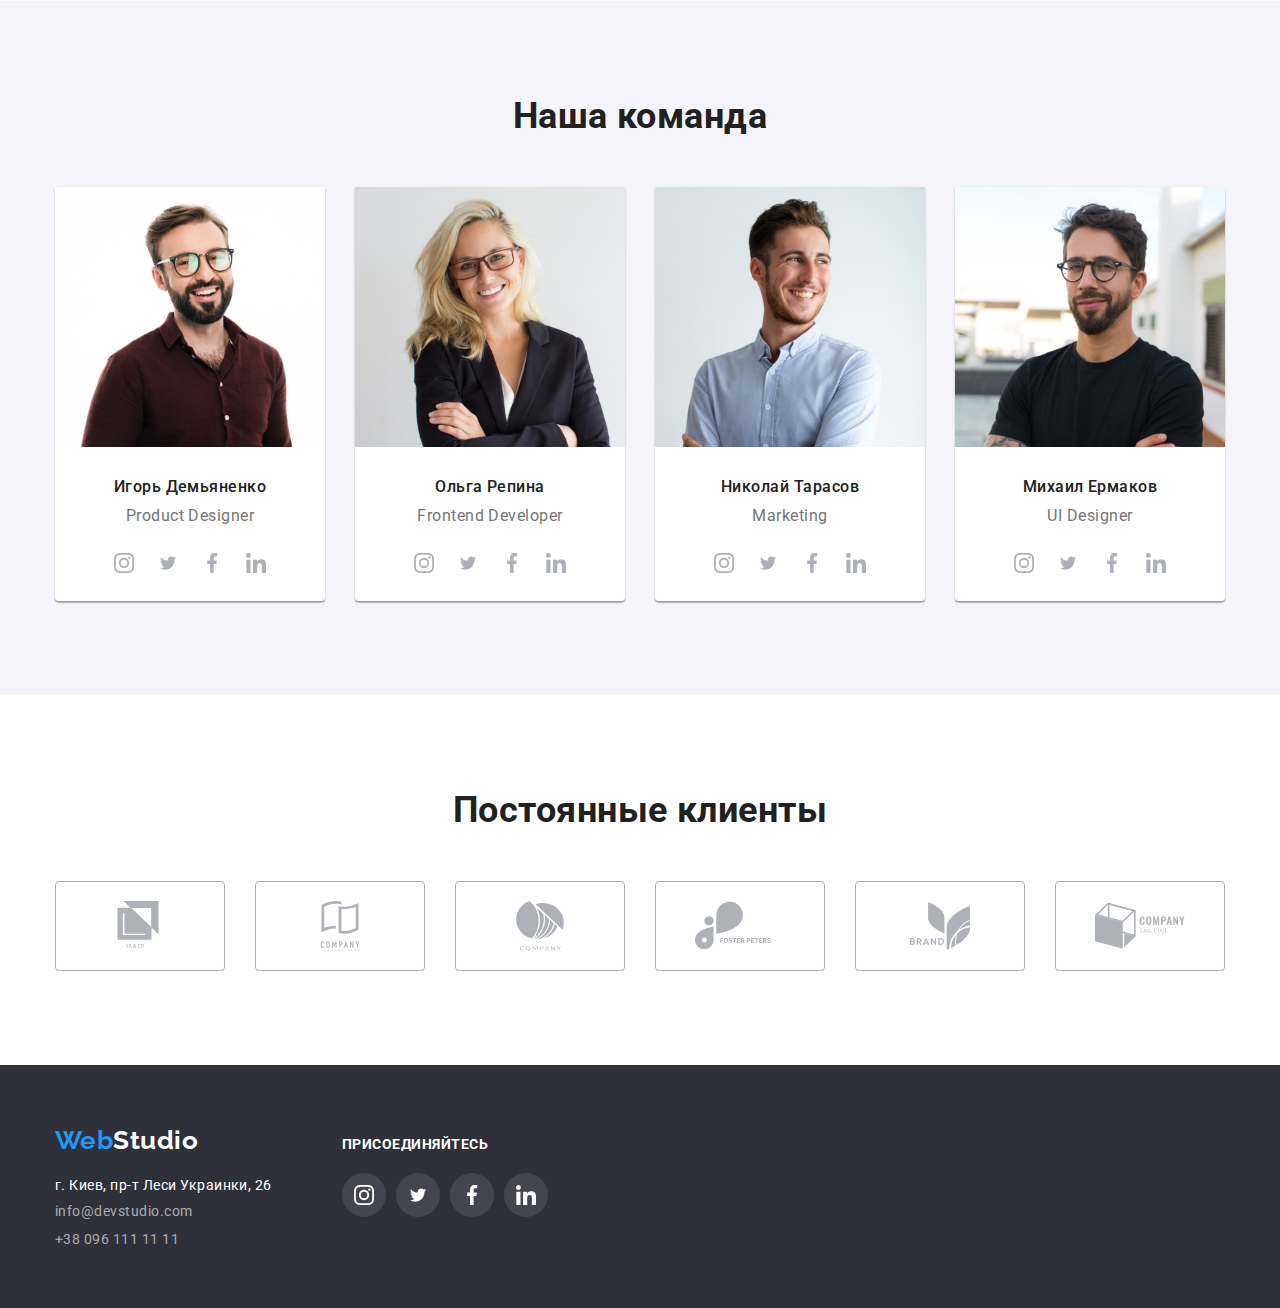
==== commit 1db457b7: "прибирає ширину і довжину з кнопки модального вікна" ====
--- a/index.html
+++ b/index.html
@@ -692,7 +692,7 @@
     </footer>
     <div data-modal class="backdrop is-hidden">
       <div class="modal">
-        <button class="modal-btn" width="30" height="30" data-modal-close>
+        <button class="modal-btn" data-modal-close>
           <svg class="icon-close" width="11" height="11">
             <use href="./pictures/icons/icomoon2/close.svg#icon-close"></use>
           </svg>
--- a/css/common.css
+++ b/css/common.css
@@ -110,8 +110,8 @@
 
 .nav-list .link {
   position: relative;
-  padding-top: 32px;
-  padding-bottom: 32px;
+  padding-top: 34.5px;
+  padding-bottom: 33.5px;
 
   color: var(--title-text-color);
 
